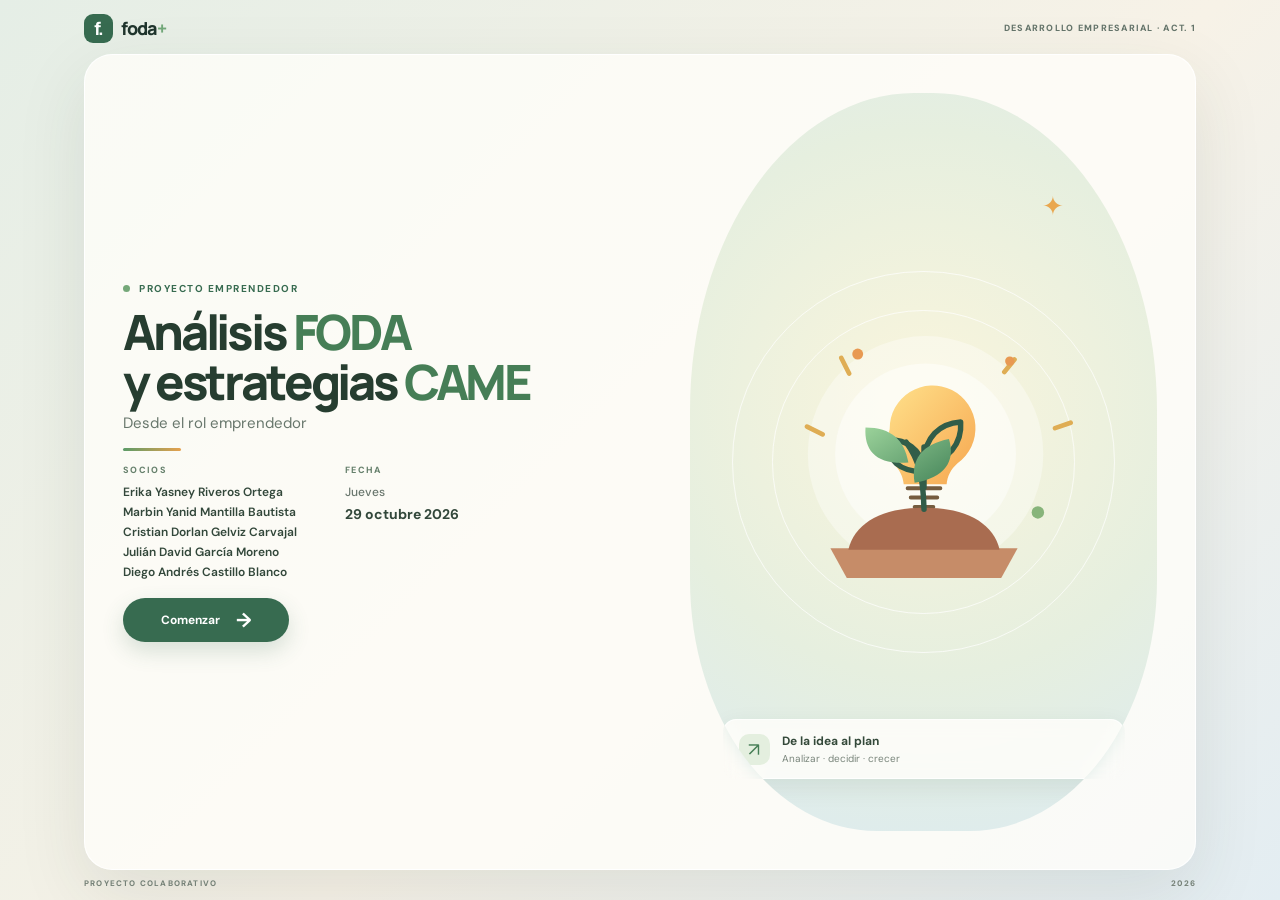
==== portada.html @ d05fa38e "subiendo archivos base" ====
<!doctype html>
<html lang="es">
  <head>
    <meta charset="UTF-8" />
    <meta name="viewport" content="width=device-width, initial-scale=1.0" />
    <meta name="theme-color" content="#edf1e9" />
    <meta name="description" content="Portada del proyecto de análisis FODA y estrategias CAME." />
    <title>Portada | FODA + CAME</title>
    <link rel="preconnect" href="https://fonts.googleapis.com" />
    <link rel="preconnect" href="https://fonts.gstatic.com" crossorigin />
    <link
      href="https://fonts.googleapis.com/css2?family=DM+Sans:wght@400;500;600;700&family=Manrope:wght@400;500;600;700;800&display=swap"
      rel="stylesheet"
    />
    <link rel="stylesheet" href="styles.css" />
  </head>
  <body class="cover-page-body">
    <main class="cover-page">
      <header class="cover-page-top">
        <a class="brand" href="portada.html" aria-label="Portada del proyecto">
          <span class="brand-mark">f.</span><span>foda<span class="brand-plus">+</span></span>
        </a>
        <span class="cover-page-course">DESARROLLO EMPRESARIAL · ACT. 1</span>
      </header>

      <section class="cover-page-card" aria-labelledby="cover-title">
        <div class="cover-page-copy">
          <p class="eyebrow"><span class="eyebrow-dot"></span> PROYECTO EMPRENDEDOR</p>
          <h1 id="cover-title">Análisis <span>FODA</span><br />y estrategias <span>CAME</span></h1>
          <p class="cover-page-subtitle">Desde el rol emprendedor</p>

          <div class="cover-page-rule"></div>

          <div class="cover-page-info">
            <section class="cover-info-block" aria-labelledby="partners-title">
              <span class="cover-info-label" id="partners-title">SOCIOS</span>
              <p>Erika Yasney Riveros Ortega</p>
              <p>Marbin Yanid Mantilla Bautista</p>
              <p>Cristian Dorlan Gelviz Carvajal</p>
              <p>Julián David García Moreno</p>
              <p>Diego Andrés Castillo Blanco</p>
            </section>
            <section class="cover-info-block cover-date-block" aria-labelledby="date-title">
              <span class="cover-info-label" id="date-title">FECHA</span>
              <p>Jueves</p>
              <strong>29 octubre 2026</strong>
            </section>
          </div>

          <a class="button button-primary cover-start-button" href="index.html">
            <span>Comenzar</span><span class="button-arrow" aria-hidden="true">→</span>
          </a>
        </div>

        <div class="cover-page-art" aria-hidden="true">
          <div class="cover-art-orbit cover-orbit-one"></div>
          <div class="cover-art-orbit cover-orbit-two"></div>
          <div class="cover-art-sun">✦</div>
          <svg class="cover-growth-illustration" viewBox="0 0 500 430" role="img">
            <defs>
              <linearGradient id="cover-bulb" x1="0" x2="1" y1="0" y2="1">
                <stop offset="0" stop-color="#ffe18b" />
                <stop offset="1" stop-color="#f6a64f" />
              </linearGradient>
              <linearGradient id="cover-leaf" x1="0" x2="1" y1="0" y2="1">
                <stop offset="0" stop-color="#9bd29a" />
                <stop offset="1" stop-color="#47865b" />
              </linearGradient>
            </defs>
            <circle cx="252" cy="205" r="151" fill="#ffffff" opacity=".34" />
            <circle cx="252" cy="205" r="116" fill="#ffffff" opacity=".44" />
            <path d="M206 173a55 55 0 1 1 87 44c-9 8-13 17-14 27h-55c-1-10-5-19-14-27a55 55 0 0 1-4-44Z" fill="url(#cover-bulb)" />
            <path d="M229 249h42m-38 12h34m-29 12h24" fill="none" stroke="#755c3f" stroke-width="5" stroke-linecap="round" />
            <path d="M250 248v-52m0 32c-31 0-48-15-47-41 24-1 43 12 47 36m0-10c2-29 19-47 47-49 2 29-16 49-47 56" fill="none" stroke="#315d49" stroke-width="7" stroke-linecap="round" stroke-linejoin="round" />
            <path d="M130 326h240l-21 38H151Z" fill="#c68c68" />
            <path d="M153 328c8-34 42-54 97-54s89 20 97 54" fill="#a96c50" />
            <path d="M250 276c-1-43-7-64-23-86" fill="none" stroke="#315d49" stroke-width="7" stroke-linecap="round" />
            <path d="M230 216c-41 3-57-15-55-45 33 0 50 16 55 45Zm8 26c38-6 53-27 44-56-34 7-49 25-44 56Z" fill="url(#cover-leaf)" />
            <path d="m120 180-20-10m54-68-10-20m209 18 13-16m52 88 20-7" stroke="#dfad54" stroke-width="6" stroke-linecap="round" />
            <circle cx="165" cy="77" r="7" fill="#e89952" />
            <circle cx="360" cy="86" r="6" fill="#e89952" />
            <circle cx="396" cy="280" r="8" fill="#87b47a" />
          </svg>
          <div class="cover-art-caption">
            <span class="cover-caption-icon">↗</span>
            <span><strong>De la idea al plan</strong><small>Analizar · decidir · crecer</small></span>
          </div>
        </div>
      </section>
      <footer class="cover-page-footer"><span>PROYECTO COLABORATIVO</span><span>2026</span></footer>
    </main>
  </body>
</html>
---- styles.css ----
:root {
  color-scheme: light;
  --ink: #20352d;
  --ink-soft: #52635a;
  --muted: #849087;
  --paper: #edf1e9;
  --white: #fffefa;
  --green: #376b50;
  --green-deep: #264b39;
  --border: #e4e6dc;
  --lilac: #eee8f5;
  --yellow: #f5edcf;
  --rose: #f5e5e0;
  --blue: #e2edf0;
  --shadow: 0 24px 70px rgba(37, 58, 45, .08);
  font-family: "DM Sans", sans-serif;
}

* { box-sizing: border-box; }
body { margin: 0; min-width: 320px; background: linear-gradient(135deg, #eaf0e8 0%, #f5f2e9 52%, #e8eef1 100%); background-attachment: fixed; color: var(--ink); }
button, input, textarea { font: inherit; }
button { cursor: pointer; }
.ambient { position: fixed; z-index: -1; width: 420px; height: 420px; border-radius: 50%; filter: blur(80px); opacity: .21; pointer-events: none; }
.ambient-one { top: -240px; left: 28%; background: #b6d2b2; }
.ambient-two { right: -200px; bottom: -240px; background: #c3d8df; }
.screen { display: none; }
.screen.active { display: block; }
.cover { position: relative; display: none; grid-template-columns: 1fr 1fr; align-items: center; gap: clamp(36px, 7vw, 110px); width: min(1440px, 100%); min-height: 100vh; margin: auto; padding: 64px clamp(28px, 7.3vw, 112px) 94px; }
.cover.active { display: grid; animation: fade-up .65s ease both; }
.cover-copy { width: min(100%, 500px); }
.eyebrow { display: flex; align-items: center; gap: 9px; margin: 0; color: var(--green); font-size: 10px; font-weight: 700; letter-spacing: .15em; }
.eyebrow-dot, .pulse-dot { display: inline-block; flex: 0 0 auto; width: 7px; height: 7px; border-radius: 50%; background: #75a879; }
h1, h2, h3, p { margin-top: 0; }
.cover h1, .welcome-row h2, .section-heading h2, .section-heading h3, .came-intro h3 { font-family: Manrope, sans-serif; letter-spacing: -.055em; }
.cover h1 { margin: 25px 0 17px; font-size: clamp(54px, 6.7vw, 88px); font-weight: 600; line-height: .99; }
.cover h1 span { color: var(--green); }
.cover-intro { max-width: 410px; margin-bottom: 30px; color: var(--ink-soft); font-size: 15px; line-height: 1.7; }
.cover-form { display: grid; max-width: 465px; }
.field-label { display: block; margin-bottom: 8px; color: #536057; font-size: 11px; font-weight: 700; letter-spacing: .04em; }
.text-field { width: 100%; min-width: 0; padding: 11px 13px; border: 1px solid #dfe3d8; border-radius: 9px; outline: 0; background: rgba(255, 254, 250, .85); color: var(--ink); font-size: 13px; transition: border-color .2s, box-shadow .2s; }
.text-field:focus, .item-input:focus { border-color: #79a58a; box-shadow: 0 0 0 3px rgba(91, 145, 105, .13); }
.title-field { margin-bottom: 17px; }
.team-heading { display: flex; align-items: baseline; justify-content: space-between; margin-bottom: 9px; }
.team-heading .field-label { margin: 0; }
.field-hint { color: var(--muted); font-size: 10px; }
.team-fields { display: grid; grid-template-columns: 1fr 1fr; gap: 8px; }
.team-fields .text-field:last-child:nth-child(odd) { grid-column: 1 / -1; }
.team-fields .text-field { padding: 10px 12px; }
.date-label { margin-top: 15px; }
.date-field { max-width: 190px; }
.button { display: inline-flex; align-items: center; justify-content: center; gap: 16px; border: 0; border-radius: 999px; font-size: 12px; font-weight: 700; transition: transform .2s, background .2s, box-shadow .2s; }
.button:hover { transform: translateY(-2px); }
.button-primary { min-height: 48px; margin-top: 20px; padding: 0 20px; background: var(--green); color: white; box-shadow: 0 9px 22px rgba(55, 107, 80, .19); }
.button-primary:hover { background: var(--green-deep); box-shadow: 0 12px 25px rgba(55, 107, 80, .25); }
.button-arrow { font-size: 17px; }
.privacy-note { margin: 11px 0 0; color: #939b92; font-size: 10px; }
.cover-art { position: relative; display: flex; align-items: center; justify-content: center; min-height: 570px; border: 1px solid rgba(255,255,255,.9); border-radius: 45% 45% 34% 34% / 39% 39% 27% 27%; background: linear-gradient(150deg, rgba(233, 239, 222, .8), rgba(235, 230, 215, .72)); }
.cover-art::before { position: absolute; inset: 20px; border: 1px solid rgba(255,255,255,.56); border-radius: inherit; content: ""; }
.growth-art { width: 100%; max-width: 550px; margin-top: 15px; overflow: visible; }
.art-label { position: absolute; top: 39px; left: 45px; display: flex; align-items: center; gap: 8px; color: #61745f; font-size: 9px; font-weight: 700; letter-spacing: .14em; }
.art-label-icon { display: grid; width: 22px; height: 22px; place-items: center; border-radius: 50%; background: rgba(255,255,255,.6); color: #638e68; font-size: 14px; }
.art-caption { position: absolute; right: 7%; bottom: 52px; left: 7%; display: flex; align-items: center; gap: 14px; padding: 16px 18px; border: 1px solid rgba(255,255,255,.8); border-radius: 14px; background: rgba(255,254,250,.72); backdrop-filter: blur(10px); }
.caption-mark { align-self: flex-start; color: #82a27c; font-size: 10px; font-weight: 700; }
.art-caption strong, .art-caption small { display: block; }
.art-caption strong { font-size: 12px; }
.art-caption small { margin-top: 4px; color: #788178; font-size: 10px; }
.caption-spark { margin-left: auto; color: var(--green); font-size: 19px; }
.floating-note { position: absolute; z-index: 1; display: flex; align-items: center; gap: 8px; padding: 10px 13px; border: 1px solid rgba(255,255,255,.9); border-radius: 9px; background: rgba(255,254,250,.86); box-shadow: 0 10px 35px rgba(47,68,49,.09); color: #516052; font-size: 10px; font-weight: 600; animation: float 5s ease-in-out infinite; }
.floating-note span:first-child { color: #dcaa50; font-size: 14px; }
.note-top { top: 23%; right: -20px; }
.note-bottom { bottom: 27%; left: -30px; animation-delay: -2.4s; }
.note-bottom .pulse-dot { width: 6px; height: 6px; }
.cover-footer { position: absolute; right: clamp(28px, 7.3vw, 112px); bottom: 28px; left: clamp(28px, 7.3vw, 112px); display: flex; justify-content: space-between; color: #899189; font-size: 9px; font-weight: 700; letter-spacing: .13em; }

.workspace { width: min(1440px, 100%); min-height: 100vh; margin: 0 auto; padding: 0 clamp(24px, 6.8vw, 100px); animation: fade-up .5s ease both; }
.topbar { position: sticky; z-index: 5; top: 0; display: flex; align-items: center; justify-content: space-between; min-height: 76px; border-bottom: 1px solid rgba(218,222,211,.85); background: rgba(245,244,239,.91); backdrop-filter: blur(15px); }
.brand { display: inline-flex; align-items: center; gap: 8px; color: var(--ink); font-family: Manrope, sans-serif; font-size: 18px; font-weight: 800; letter-spacing: -.06em; text-decoration: none; }
.brand-mark { display: grid; width: 29px; height: 29px; place-items: center; border-radius: 9px; background: var(--green); color: white; font-size: 18px; }
.brand-plus { color: #72a879; }
.main-nav { display: flex; align-items: center; gap: clamp(13px, 2.2vw, 32px); height: 76px; }
.nav-link { position: relative; height: 100%; padding: 0 2px; border: 0; background: transparent; color: #778078; font-size: 11px; font-weight: 600; white-space: nowrap; }
.nav-link:hover, .nav-link.active { color: var(--green); }
.nav-link.active::after { position: absolute; right: 0; bottom: -1px; left: 0; height: 2px; background: var(--green); content: ""; }
.top-actions { display: flex; align-items: center; gap: 10px; }
.icon-button { display: grid; width: 34px; height: 34px; place-items: center; border: 1px solid var(--border); border-radius: 50%; background: transparent; color: var(--ink-soft); }
.icon-button:hover { border-color: #adc5ac; background: white; }
.home-button { text-decoration: none; }
.home-button svg { width: 17px; height: 17px; fill: none; stroke: currentColor; stroke-linecap: round; stroke-linejoin: round; stroke-width: 1.8; }
.button-small { padding: 10px 15px; }
.button-dark { background: var(--ink); color: white; }
.workspace-content { padding: 49px 0 24px; }
.view-panel { display: none; animation: fade-up .45s ease both; }
.view-panel.active { display: block; }
.welcome-row { display: flex; align-items: end; justify-content: space-between; gap: 22px; }
.welcome-row h2 { margin: 13px 0 9px; font-size: clamp(30px, 4vw, 48px); font-weight: 600; line-height: 1.12; }
.welcome-row h2 span, .section-heading h2 span, .section-heading h3 span { color: var(--green); }
.welcome-copy { margin-bottom: 0; color: #748077; font-size: 13px; }
.date-chip { display: inline-flex; align-items: center; gap: 9px; padding: 10px 13px; border: 1px solid var(--border); border-radius: 9px; background: rgba(255,254,250,.62); color: #627067; font-size: 11px; white-space: nowrap; }
.calendar-icon { color: var(--green); font-size: 15px; }
.team-strip { display: flex; align-items: center; gap: 21px; margin: 31px 0 52px; padding: 13px 16px; border: 1px solid var(--border); border-radius: 12px; background: rgba(255,254,250,.69); }
.team-strip-label { display: flex; align-items: center; gap: 8px; padding-right: 20px; border-right: 1px solid var(--border); color: #748077; font-size: 9px; font-weight: 700; letter-spacing: .1em; white-space: nowrap; }
.team-icon { color: #77a17a; font-size: 16px; }
.team-avatar-list { display: flex; flex: 1; align-items: center; gap: 9px; flex-wrap: wrap; }
.person-chip { display: inline-flex; align-items: center; gap: 7px; color: #536057; font-size: 10px; font-weight: 600; }
.person-avatar { display: grid; width: 25px; height: 25px; place-items: center; border-radius: 50%; background: #e4eddd; color: #47704d; font-size: 9px; font-weight: 700; }
.person-chip:nth-child(2n) .person-avatar { background: #f2e8d5; color: #927243; }
.person-chip:nth-child(3n) .person-avatar { background: #eee5ef; color: #806488; }
.text-button { padding: 7px 0; border: 0; background: transparent; color: var(--green); font-size: 10px; font-weight: 700; white-space: nowrap; }
.text-button span { margin-left: 4px; font-size: 13px; }
.section-heading { display: flex; align-items: end; justify-content: space-between; gap: 25px; margin-bottom: 20px; }
.section-heading h3 { margin: 8px 0 0; font-size: 27px; font-weight: 600; }
.section-heading > p { max-width: 320px; margin: 0; color: #778078; font-size: 11px; line-height: 1.65; }
.muted-eyebrow { color: #919991; font-size: 9px; }
.foda-grid { display: grid; grid-template-columns: repeat(2, minmax(0, 1fr)); gap: 14px; }
.foda-card { position: relative; min-height: 237px; padding: 20px 21px 17px; overflow: hidden; border: 1px solid rgba(49,70,53,.06); border-radius: 14px; transition: transform .23s, box-shadow .23s; }
.foda-card:hover { transform: translateY(-3px); box-shadow: 0 12px 30px rgba(38,63,46,.08); }
.foda-card.strengths { background: var(--lilac); }
.foda-card.opportunities { background: var(--yellow); }
.foda-card.weaknesses { background: var(--rose); }
.foda-card.threats { background: var(--blue); }
.foda-card-header { display: flex; align-items: center; justify-content: space-between; margin-bottom: 13px; }
.foda-label { display: flex; align-items: center; gap: 10px; }
.foda-icon { display: grid; width: 31px; height: 31px; place-items: center; border-radius: 9px; background: rgba(255,255,255,.65); font-size: 15px; }
.foda-card h4 { margin: 0; font-family: Manrope, sans-serif; font-size: 13px; letter-spacing: -.01em; }
.foda-card .quadrant-kind { color: #788178; font-size: 9px; }
.foda-card ol { display: grid; gap: 5px; margin: 0; padding: 0; list-style: none; counter-reset: points; }
.foda-card li { display: grid; grid-template-columns: 19px 1fr; align-items: start; gap: 8px; counter-increment: points; color: #49564d; font-size: 10px; line-height: 1.5; }
.foda-card li::before { content: counter(points, decimal-leading-zero); color: #8a9289; font-size: 8px; font-weight: 700; }
.item-input { width: 100%; min-height: 23px; resize: vertical; padding: 2px 4px; border: 1px solid transparent; border-radius: 4px; outline: 0; background: transparent; color: inherit; font: inherit; line-height: inherit; }
.item-input:hover { border-color: rgba(57,92,68,.16); background: rgba(255,255,255,.24); }
.came-intro { display: grid; grid-template-columns: 1fr 1.1fr auto; align-items: center; gap: 25px; margin: 49px 0 20px; padding: 28px 30px; border-radius: 15px; background: var(--green-deep); color: white; }
.light-eyebrow { color: #a7c3a9; font-size: 9px; }
.came-intro h3 { margin: 8px 0 0; font-size: 25px; font-weight: 600; }
.came-intro h3 em { color: #b7d4a9; font-style: normal; }
.came-intro > p { margin: 0; color: #c5d3c7; font-size: 11px; line-height: 1.7; }
.button-light { padding: 12px 16px; background: #f4f3e8; color: var(--green-deep); white-space: nowrap; }
.page-heading { align-items: end; margin: 8px 0 28px; }
.page-heading h2 { margin: 10px 0 0; font-size: clamp(34px, 4vw, 51px); font-weight: 600; }
.page-heading > p { max-width: 360px; }
.foda-grid-large .foda-card { min-height: 290px; padding: 24px; }
.foda-grid-large .foda-card li { font-size: 12px; }
.foda-grid-large .item-input { min-height: 28px; padding: 4px 6px; }
.came-grid { display: grid; grid-template-columns: repeat(2, minmax(0, 1fr)); gap: 15px; }
.came-card { overflow: hidden; border: 1px solid var(--border); border-radius: 13px; background: rgba(255,254,250,.72); }
.came-card-head { display: flex; align-items: center; gap: 13px; padding: 17px 19px; }
.came-card-head .came-symbol { display: grid; width: 37px; height: 37px; place-items: center; border-radius: 11px; background: var(--came-tint); color: var(--came-color); font-family: Manrope, sans-serif; font-size: 16px; font-weight: 800; }
.came-card-head h3 { margin: 0 0 3px; font-family: Manrope, sans-serif; font-size: 15px; }
.came-card-head p { margin: 0; color: #788178; font-size: 10px; }
.came-list { display: grid; gap: 3px; padding: 0 19px 16px; }
.came-item { display: grid; grid-template-columns: 24px 1fr; gap: 8px; align-items: start; padding: 6px 0; border-top: 1px solid #eff0e9; color: #536057; font-size: 11px; line-height: 1.55; }
.came-item-num { color: var(--came-color); font-size: 9px; font-weight: 700; }
.framework-summary { display: grid; grid-template-columns: auto auto minmax(200px, 1fr); gap: 12px; margin-bottom: 17px; }
.framework-stat, .framework-note { display: flex; align-items: center; gap: 12px; min-height: 76px; padding: 13px 19px; border: 1px solid var(--border); border-radius: 12px; background: rgba(255,254,250,.75); }
.stat-number { color: var(--green); font-family: Manrope, sans-serif; font-size: 28px; font-weight: 700; letter-spacing: -.06em; }
.framework-stat > span:last-child { color: #788178; font-size: 9px; line-height: 1.45; }
.framework-note { background: #e8eee1; }
.note-icon { color: #648963; font-size: 22px; }
.framework-note p { margin: 0; color: #5e6a5e; font-size: 10px; line-height: 1.6; }
.framework-note strong { color: var(--green-deep); }
.framework-grid { display: grid; grid-template-columns: repeat(2, minmax(0,1fr)); gap: 14px; }
.framework-card { padding: 18px 20px 15px; border: 1px solid var(--border); border-radius: 12px; background: rgba(255,254,250,.72); }
.framework-card-head { display: flex; align-items: baseline; justify-content: space-between; margin-bottom: 10px; }
.framework-card-head h3 { margin: 0; font-family: Manrope, sans-serif; font-size: 14px; }
.framework-card-head span { color: #929991; font-size: 9px; }
.framework-card ol { display: grid; gap: 6px; margin: 0; padding: 0; list-style: none; }
.framework-card li { display: grid; grid-template-columns: 20px 1fr; gap: 7px; color: #657067; font-size: 10px; line-height: 1.5; }
.framework-card li span:first-child { color: #8ca18a; font-size: 8px; font-weight: 700; }
.workspace-footer { display: flex; justify-content: space-between; margin-top: 48px; padding: 15px 0; border-top: 1px solid var(--border); color: #949b92; font-size: 8px; font-weight: 700; letter-spacing: .13em; }

@keyframes fade-up { from { opacity: 0; transform: translateY(10px); } to { opacity: 1; transform: translateY(0); } }
@keyframes float { 0%, 100% { transform: translateY(0); } 50% { transform: translateY(-8px); } }

@media (max-width: 900px) {
  .cover { gap: 30px; padding-right: 6vw; padding-left: 6vw; }
  .cover-art { min-height: 470px; }
  .note-top { right: -10px; }
  .note-bottom { left: -15px; }
  .workspace { padding-right: 4vw; padding-left: 4vw; }
  .main-nav { gap: 14px; }
  .nav-link { font-size: 10px; }
  .came-intro { grid-template-columns: 1fr 1fr; }
  .came-intro .button { grid-column: 2; justify-self: start; }
}
@media (max-width: 680px) {
  .cover { grid-template-columns: 1fr; gap: 34px; padding: 42px 25px 78px; }
  .cover-copy { width: 100%; }
  .cover h1 { font-size: clamp(53px, 16vw, 76px); }
  .cover-art { min-height: 360px; margin: 0 12px; }
  .growth-art { max-width: 375px; }
  .art-label { top: 24px; left: 25px; }
  .art-caption { bottom: 24px; }
  .floating-note { font-size: 9px; }
  .note-top { top: 19%; right: -12px; }
  .note-bottom { bottom: 22%; left: -18px; }
  .cover-footer { right: 25px; left: 25px; }
  .workspace { padding: 0 18px; }
  .topbar { min-height: 63px; flex-wrap: wrap; gap: 0 10px; }
  .brand { font-size: 16px; }
  .top-actions { margin-left: auto; }
  .button-small { gap: 7px; padding: 9px 11px; font-size: 10px; }
  .main-nav { order: 2; width: calc(100% + 36px); height: 44px; margin: 0 -18px; padding: 0 17px; overflow-x: auto; border-top: 1px solid rgba(218,222,211,.7); }
  .nav-link { flex: 0 0 auto; }
  .workspace-content { padding-top: 30px; }
  .welcome-row { align-items: start; flex-direction: column; }
  .welcome-row h2 { font-size: 36px; }
  .date-chip { align-self: flex-start; }
  .team-strip { gap: 12px; margin: 24px 0 37px; padding: 11px; flex-wrap: wrap; }
  .team-strip-label { padding-right: 12px; }
  .team-avatar-list { flex-basis: calc(100% - 130px); }
  .person-chip { font-size: 9px; }
  .person-chip:nth-child(n+4) { display: none; }
  .text-button { margin-left: auto; }
  .section-heading { align-items: start; flex-direction: column; gap: 8px; }
  .section-heading > p { max-width: 100%; }
  .foda-grid, .came-grid, .framework-grid { grid-template-columns: 1fr; }
  .foda-card { min-height: 220px; }
  .came-intro { grid-template-columns: 1fr; gap: 14px; margin-top: 33px; padding: 23px; }
  .came-intro .button { grid-column: auto; }
  .page-heading { margin-top: 5px; margin-bottom: 22px; }
  .page-heading h2 { font-size: 38px; }
  .framework-summary { grid-template-columns: 1fr 1fr; }
  .framework-note { grid-column: 1 / -1; }
}
@media (prefers-reduced-motion: reduce) {
  *, *::before, *::after { scroll-behavior: auto !important; animation-duration: .01ms !important; animation-iteration-count: 1 !important; transition-duration: .01ms !important; }
}
@media print {
  body { background: white; }
  .ambient, .topbar, .text-button, .icon-button, .button, .workspace-footer { display: none !important; }
  .workspace { width: 100%; padding: 0; }
  .workspace-content { padding: 0; }
  .view-panel { display: block !important; break-before: page; animation: none; }
  #view-overview { break-before: auto; }
  .foda-card, .came-card, .framework-card { break-inside: avoid; box-shadow: none; }
  .foda-grid, .came-grid, .framework-grid { grid-template-columns: repeat(2, minmax(0,1fr)); }
  .item-input { border: 0 !important; resize: none; }
}

/* Single-slide presentation */
.single-page { width: min(1320px, 100%); }
.single-page .topbar { position: static; min-height: 60px; }
.single-page .workspace-content { padding: 22px 0 18px; }
.slide-hero { display: grid; grid-template-columns: 1.2fr .8fr; align-items: center; gap: 24px; min-height: 228px; padding: 24px 30px; overflow: hidden; border: 1px solid rgba(255,255,255,.9); border-radius: 20px; background: linear-gradient(110deg, #fffefa 0%, #f6f5eb 58%, #e8eee1 100%); }
.slide-hero-copy h1 { max-width: 700px; margin: 13px 0 9px; font-family: Manrope, sans-serif; font-size: clamp(30px, 4vw, 48px); font-weight: 700; letter-spacing: -.055em; line-height: 1.08; }
.slide-hero-copy .welcome-copy { max-width: 540px; margin: 0 0 15px; color: #68766d; font-size: 13px; line-height: 1.65; }
.slide-hero-art { position: relative; display: flex; align-items: center; justify-content: center; min-height: 190px; border-radius: 45% 45% 36% 36% / 42% 42% 27% 27%; background: rgba(224,233,215,.56); }
.slide-hero-art .art-label { top: 14px; left: 18px; font-size: 8px; }
.slide-hero-art .growth-art { width: min(100%, 380px); max-height: 190px; margin: 0; }
.slide-hero-art .art-caption { right: 7%; bottom: 10px; left: 7%; gap: 10px; padding: 9px 12px; }
.slide-hero-art .art-caption strong { font-size: 10px; }
.slide-hero-art .art-caption small { font-size: 9px; }
.single-page .team-strip { gap: 15px; margin: 13px 0 20px; padding: 9px 13px; }
.single-page .person-avatar { width: 22px; height: 22px; }
.slide-section { margin-top: 20px; }
.single-page .section-heading { align-items: end; margin-bottom: 11px; }
.single-page .section-heading h2 { margin: 5px 0 0; font-family: Manrope, sans-serif; font-size: 23px; font-weight: 700; letter-spacing: -.04em; }
.single-page .section-heading > p { max-width: 390px; font-size: 10px; line-height: 1.5; }
.single-page .foda-grid { gap: 10px; }
.single-page .foda-card { min-height: 0; padding: 12px 15px 11px; border-radius: 12px; }
.single-page .foda-card-header { margin-bottom: 7px; }
.single-page .foda-icon { width: 27px; height: 27px; }
.single-page .foda-card li { grid-template-columns: 16px 1fr; gap: 5px; font-size: 9px; line-height: 1.35; }
.single-page .foda-card ol { gap: 2px; }
.single-page .item-input { min-height: 18px; padding: 1px 3px; }
.came-section { margin-top: 23px; padding: 15px 17px 17px; border-radius: 16px; background: #edf1e9; }
.single-page .came-grid { gap: 9px; }
.single-page .came-card { border-color: rgba(48,71,55,.09); border-radius: 11px; background: rgba(255,254,250,.89); }
.single-page .came-card-head { gap: 9px; padding: 10px 12px; }
.single-page .came-card-head .came-symbol { width: 30px; height: 30px; border-radius: 9px; font-size: 13px; }
.single-page .came-card-head h3 { font-size: 12px; }
.single-page .came-card-head p { font-size: 9px; }
.single-page .came-list { gap: 0; padding: 0 12px 9px; }
.single-page .came-item { grid-template-columns: 18px 1fr; gap: 5px; padding: 4px 0; font-size: 9px; line-height: 1.35; }
.single-page .came-item-num { font-size: 8px; }
.single-page .came-input { min-height: 20px; padding: 1px 3px; }
.single-page .workspace-footer { margin-top: 15px; padding: 10px 0 4px; }
.project-dialog { width: min(500px, calc(100% - 28px)); max-height: min(90vh, 760px); padding: 25px; overflow: auto; border: 1px solid var(--border); border-radius: 16px; background: var(--white); color: var(--ink); box-shadow: 0 25px 80px rgba(27,47,34,.24); }
.project-dialog::backdrop { background: rgba(23,39,29,.46); backdrop-filter: blur(3px); }
.project-dialog .cover-form { display: grid; }
.dialog-heading { display: flex; align-items: start; justify-content: space-between; margin-bottom: 22px; }
.dialog-heading h2 { margin: 6px 0 0; font-family: Manrope, sans-serif; font-size: 24px; letter-spacing: -.04em; }
.dialog-actions { display: flex; justify-content: end; gap: 9px; margin-top: 20px; }
.dialog-actions .button { min-height: 42px; padding: 0 16px; }
.dialog-actions .button-primary { margin: 0; }

@media (max-width: 760px) {
  .single-page { padding: 0 16px; }
  .single-page .topbar { min-height: 58px; }
  .slide-hero { grid-template-columns: 1fr; gap: 12px; padding: 22px 19px 16px; }
  .slide-hero-copy h1 { font-size: clamp(30px, 8vw, 42px); }
  .slide-hero-art { min-height: 200px; }
  .slide-hero-art .growth-art { max-height: 205px; }
  .single-page .team-strip { align-items: start; flex-wrap: wrap; }
  .single-page .team-avatar-list { flex-basis: calc(100% - 130px); }
  .single-page .person-chip:nth-child(n+4) { display: inline-flex; }
  .single-page .text-button { margin-left: auto; }
  .single-page .section-heading { align-items: start; flex-direction: column; gap: 5px; }
  .single-page .section-heading h2 { font-size: 22px; }
  .single-page .section-heading > p { max-width: 100%; }
  .single-page .foda-grid, .single-page .came-grid { grid-template-columns: 1fr; }
  .came-section { padding: 13px; }
}
@media print {
  .single-page { width: 100%; padding: 0; }
  .single-page .workspace-content { padding-top: 0; }
  .slide-hero { min-height: 180px; }
  .single-page .foda-card, .single-page .came-card { break-inside: avoid; }
  .project-dialog { display: none !important; }
}

/* Canva-style single-page board */
@media (min-width: 901px) {
  html, body { width: 100%; height: 100%; overflow: hidden; }
  body { min-height: 0; }
  .single-page { display: flex; width: 100%; height: 100dvh; min-height: 0; flex-direction: column; padding: 14px clamp(18px, 3vw, 46px); }
  .single-page .topbar { flex: 0 0 38px; min-height: 38px; border-bottom: 0; background: transparent; }
  .single-page .workspace-content { display: flex; min-height: 0; flex: 1; flex-direction: column; padding: 5px 0 0; }
  .slide-heading { display: flex; min-height: 82px; align-items: center; justify-content: space-between; gap: 20px; padding: 5px 4px 11px; }
  .slide-heading .eyebrow { font-size: 9px; }
  .slide-heading h1 { margin: 5px 0 3px; font-family: Manrope, sans-serif; font-size: clamp(20px, 2.4vw, 29px); font-weight: 800; letter-spacing: -.05em; line-height: 1.1; }
  .slide-subtitle { margin: 0; color: var(--ink-soft); font-size: 10px; }
  .slide-subtitle > span:first-child { color: #a4aaa0; }
  .class-info { display: flex; align-items: center; gap: 13px; }
  .class-time { padding: 7px 12px; border: 1px solid #e6e3d6; border-radius: 999px; background: #fffefa; color: #7e7055; font-size: 9px; font-weight: 800; letter-spacing: .14em; }
  .class-info .team-avatar-list { justify-content: end; gap: 8px; }
  .class-info .person-chip { font-size: 9px; }
  .class-info .person-avatar { width: 22px; height: 22px; }
  .matrix-board { display: grid; min-height: 0; flex: 1; grid-template-columns: minmax(0, 1.12fr) minmax(132px, .48fr) minmax(0, 1.62fr); gap: 10px; }
  .board-column { display: flex; min-width: 0; min-height: 0; flex-direction: column; padding: 10px; overflow: hidden; border: 1px solid rgba(43,65,49,.09); border-radius: 16px; background: rgba(255,254,250,.76); box-shadow: 0 10px 32px rgba(37,58,45,.04); }
  .board-column-heading { display: flex; flex: 0 0 45px; align-items: center; gap: 9px; padding: 0 2px 8px; border-bottom: 1px solid rgba(48,71,55,.1); }
  .column-illustration { display: grid; width: 31px; height: 31px; flex: 0 0 auto; place-items: center; border-radius: 10px; font-size: 17px; }
  .foda-illustration { background: #e8eee1; color: #557b55; }
  .came-illustration { background: #f5edcf; color: #9a7940; }
  .framework-illustration { background: #e5eef0; color: #588190; }
  .board-column-heading h2 { margin: 0; font-family: Manrope, sans-serif; font-size: 14px; font-weight: 800; letter-spacing: .015em; }
  .board-column-heading h2 span { color: #8d978d; font-size: 10px; }
  .board-column-heading p { margin: 2px 0 0; color: #859087; font-size: 8px; }
  .board-column > .foda-grid, .board-column > .came-grid, .board-column > .framework-grid { display: grid; min-height: 0; flex: 1; gap: 6px; padding-top: 7px; }
  .board-column > .foda-grid, .board-column > .came-grid, .board-column > .framework-grid { grid-template-columns: minmax(0,1fr); grid-template-rows: repeat(4, minmax(0,1fr)); }
  .single-page .foda-card { display: flex; min-height: 0; flex-direction: column; padding: 7px 9px; border-radius: 10px; }
  .single-page .foda-card-header { min-height: 25px; flex: 0 0 auto; margin-bottom: 2px; }
  .single-page .foda-icon { width: 22px; height: 22px; border-radius: 7px; font-size: 12px; }
  .single-page .foda-label { gap: 7px; }
  .single-page .foda-card h4 { font-size: 10px; }
  .single-page .foda-card .quadrant-kind { font-size: 7px; }
  .single-page .foda-card ol { min-height: 0; gap: 0; }
  .single-page .foda-card li { grid-template-columns: 14px minmax(0,1fr); align-items: start; gap: 3px; font-size: 8px; line-height: 1.2; }
  .single-page .foda-card li::before { padding-top: 3px; font-size: 7px; }
  .single-page .item-input { min-height: 15px; padding: 1px 2px; font-size: inherit; line-height: inherit; }
  .single-page .item-input::placeholder { color: #a2aaa0; opacity: .8; }
  .came-column { background: linear-gradient(160deg, #f8f6ec, #edf1e9); }
  .single-page .came-card { position: relative; display: flex; min-height: 0; flex-direction: column; align-items: center; justify-content: center; padding: 6px 3px; text-align: center; }
  .single-page .came-illustration { margin-bottom: 5px; font-size: clamp(19px, 2vw, 29px); line-height: 1; }
  .single-page .came-symbol { position: absolute; top: 6px; right: 6px; display: grid; width: 17px; height: 17px; place-items: center; border-radius: 50%; background: var(--came-tint); color: var(--came-color); font-size: 8px; font-weight: 800; }
  .single-page .came-card h3 { margin: 0; color: var(--came-color); font-family: Manrope, sans-serif; font-size: clamp(10px, 1.1vw, 14px); font-weight: 800; }
  .single-page .came-cue { margin-top: 3px; color: #7e877e; font-size: 7px; }
  .single-page .framework-card { display: flex; min-height: 0; flex-direction: column; padding: 6px 9px; border-radius: 10px; }
  .single-page .framework-card-head { flex: 0 0 auto; margin: 0 0 2px; }
  .single-page .framework-card-head h3 { font-size: 9px; }
  .single-page .framework-card-head h3 span { color: var(--green); }
  .single-page .framework-card-head > span { font-size: 7px; }
  .single-page .framework-card ol { min-height: 0; gap: 0; }
  .single-page .framework-card li { min-height: 0; grid-template-columns: 15px minmax(0,1fr); align-items: start; gap: 3px; font-size: 8px; line-height: 1.2; }
  .single-page .framework-card li > span:first-child { padding-top: 3px; font-size: 7px; }
  .single-page .framework-card .item-input { min-height: 15px; }
  .single-page .workspace-footer { flex: 0 0 auto; margin-top: 5px; padding: 6px 0 0; font-size: 7px; }
}

@media (min-width: 901px) and (max-height: 780px) {
  .single-page { padding-top: 8px; padding-bottom: 8px; }
  .slide-heading { min-height: 67px; }
  .slide-heading h1 { font-size: clamp(18px, 2vw, 25px); }
  .board-column { padding: 7px; }
  .board-column-heading { flex-basis: 39px; }
  .board-column > .foda-grid, .board-column > .came-grid, .board-column > .framework-grid { gap: 4px; padding-top: 5px; }
  .single-page .foda-card { padding: 5px 7px; }
  .single-page .framework-card { padding: 4px 7px; }
  .single-page .came-illustration { margin-bottom: 2px; }
}

@media (max-width: 900px) {
  html, body { height: auto; overflow: auto; }
  .single-page { width: min(100%, 760px); min-height: 100vh; padding: 0 18px; }
  .single-page .workspace-content { padding-top: 9px; }
  .slide-heading { display: flex; align-items: start; justify-content: space-between; gap: 12px; padding: 12px 0 18px; }
  .slide-heading h1 { margin: 8px 0 5px; font-family: Manrope, sans-serif; font-size: clamp(24px, 5vw, 34px); font-weight: 800; letter-spacing: -.05em; line-height: 1.12; }
  .slide-subtitle { margin: 0; color: var(--ink-soft); font-size: 11px; }
  .class-info { display: flex; flex-direction: column; align-items: end; gap: 7px; }
  .class-time { padding: 6px 9px; border: 1px solid #e6e3d6; border-radius: 999px; background: #fffefa; color: #7e7055; font-size: 8px; font-weight: 800; letter-spacing: .12em; }
  .class-info .team-avatar-list { display: grid; justify-items: end; gap: 4px; }
  .class-info .person-chip { font-size: 8px; white-space: nowrap; }
  .matrix-board { display: grid; grid-template-columns: minmax(0,1fr) minmax(95px,.38fr) minmax(0,1.25fr); gap: 6px; }
  .board-column { padding: 7px; border: 1px solid rgba(43,65,49,.09); border-radius: 12px; background: rgba(255,254,250,.76); }
  .board-column-heading { display: flex; min-height: 44px; align-items: center; gap: 6px; padding-bottom: 7px; border-bottom: 1px solid rgba(48,71,55,.1); }
  .column-illustration { display: grid; width: 25px; height: 25px; flex: 0 0 auto; place-items: center; border-radius: 8px; font-size: 13px; }
  .board-column-heading h2 { margin: 0; font-family: Manrope, sans-serif; font-size: 12px; font-weight: 800; }
  .board-column-heading h2 span { color: #8d978d; font-size: 8px; }
  .board-column-heading p { margin: 2px 0 0; color: #859087; font-size: 7px; }
  .board-column > .foda-grid, .board-column > .came-grid, .board-column > .framework-grid { display: grid; grid-template-columns: minmax(0,1fr); gap: 5px; padding-top: 6px; }
  .single-page .foda-card { min-height: 0; padding: 7px; border-radius: 9px; }
  .single-page .foda-card-header { margin-bottom: 4px; }
  .single-page .foda-icon { width: 20px; height: 20px; border-radius: 6px; font-size: 11px; }
  .single-page .foda-label { gap: 5px; }
  .single-page .foda-card h4 { font-size: 9px; }
  .single-page .foda-card .quadrant-kind { font-size: 7px; }
  .single-page .foda-card li { grid-template-columns: 13px minmax(0,1fr); gap: 2px; font-size: 8px; line-height: 1.3; }
  .single-page .foda-card ol { gap: 1px; }
  .single-page .item-input { min-height: 16px; padding: 1px 2px; font-size: inherit; line-height: inherit; }
  .single-page .came-card { position: relative; display: flex; min-height: 70px; flex-direction: column; align-items: center; justify-content: center; padding: 6px 2px; border: 1px solid rgba(43,65,49,.09); border-radius: 9px; background: #fffefa; text-align: center; }
  .single-page .came-illustration { margin-bottom: 4px; font-size: 18px; line-height: 1; }
  .single-page .came-symbol { position: absolute; top: 4px; right: 4px; display: grid; width: 15px; height: 15px; place-items: center; border-radius: 50%; background: var(--came-tint); color: var(--came-color); font-size: 7px; font-weight: 800; }
  .single-page .came-card h3 { margin: 0; color: var(--came-color); font-family: Manrope, sans-serif; font-size: 10px; font-weight: 800; }
  .single-page .came-cue { margin-top: 2px; color: #7e877e; font-size: 6px; }
  .single-page .framework-card { min-height: 0; padding: 6px; border: 1px solid rgba(43,65,49,.09); border-radius: 9px; background: #fffefa; }
  .single-page .framework-card-head { margin: 0 0 3px; }
  .single-page .framework-card-head h3 { font-size: 8px; }
  .single-page .framework-card-head h3 span { color: var(--green); }
  .single-page .framework-card-head > span { font-size: 7px; }
  .single-page .framework-card ol { gap: 1px; }
  .single-page .framework-card li { grid-template-columns: 12px minmax(0,1fr); gap: 2px; font-size: 7px; line-height: 1.3; }
  .single-page .framework-card li > span:first-child { font-size: 7px; }
  .single-page .framework-card .item-input { min-height: 16px; }
  .single-page .workspace-footer { margin-top: 12px; padding: 10px 0; }
}

@media (max-width: 600px) {
  .slide-heading { flex-direction: column; }
  .class-info { width: 100%; flex-direction: row; align-items: center; justify-content: space-between; }
  .class-info .team-avatar-list { display: flex; flex-wrap: wrap; justify-items: start; }
  .matrix-board { grid-template-columns: 1fr; }
  .board-column > .foda-grid, .board-column > .came-grid, .board-column > .framework-grid { grid-template-columns: repeat(2, minmax(0,1fr)); grid-template-rows: auto; }
  .single-page .foda-card { min-height: 142px; }
  .single-page .came-card { min-height: 88px; }
  .single-page .framework-card { min-height: 150px; }
}

@media print {
  @page { size: landscape; margin: 8mm; }
  html, body { width: 100%; height: 100%; overflow: hidden; }
  .single-page { width: 100%; height: 100vh; min-height: 0; padding: 0; }
  .single-page .topbar { display: none; }
  .single-page .workspace-content { height: 100%; padding: 0; }
  .matrix-board { grid-template-columns: minmax(0,1.12fr) minmax(132px,.48fr) minmax(0,1.62fr); }
  .board-column > .foda-grid, .board-column > .came-grid, .board-column > .framework-grid { grid-template-columns: minmax(0,1fr); grid-template-rows: repeat(4,minmax(0,1fr)); }
  .single-page .foda-card, .single-page .came-card, .single-page .framework-card { break-inside: avoid; box-shadow: none; }
  .single-page .item-input { border: 0 !important; resize: none; }
}

/* High-contrast, low-copy slide treatment */
.single-page .title-join { color: #ee9d4b; }
.slide-heading .eyebrow { color: #536f5d; }
.slide-heading .eyebrow-dot { background: #eaa44f; }
.slide-subtitle { color: #46584d; font-weight: 600; }
.board-column { border-top: 4px solid #78a875; }
.came-column { border-top-color: #e4a84e; }
.framework-column { border-top-color: #718dc4; }
.foda-illustration { background: #dcebd4; color: #3c794c; }
.came-illustration { background: #ffebc5; color: #ba7623; }
.framework-illustration { background: #dfe8ff; color: #526fae; }
.single-page .foda-card { border: 1px solid rgba(32,53,45,.11); }
.single-page .foda-card.strengths { background: linear-gradient(120deg, #f0e9fb, #e9e1f4); }
.single-page .foda-card.opportunities { background: linear-gradient(120deg, #fff2cc, #f8e6ae); }
.single-page .foda-card.weaknesses { background: linear-gradient(120deg, #fde4df, #f5d9d3); }
.single-page .foda-card.threats { background: linear-gradient(120deg, #dceefa, #d2e7f2); }
.single-page .foda-card h4 { color: #243b2f; }
.single-page .foda-card .quadrant-kind { color: #53655b; }
.single-page .came-card.strengths, .single-page .framework-card.strengths { background: #f0e9fb; }
.single-page .came-card.opportunities, .single-page .framework-card.opportunities { background: #fff2cc; }
.single-page .came-card.weaknesses, .single-page .framework-card.weaknesses { background: #fde4df; }
.single-page .came-card.threats, .single-page .framework-card.threats { background: #dceefa; }
.single-page .item-input { color: #263d31; }
.single-page .item-input::placeholder { color: transparent; }
.single-page .item-input:placeholder-shown { border-bottom: 1px dashed rgba(41,63,48,.24); }
.single-page .came-card { border-color: rgba(43,65,49,.16); }
.single-page .came-illustration { filter: saturate(1.25); }
.single-page .framework-card { border-color: rgba(43,65,49,.14); }

@media (min-width: 901px) {
  .single-page { padding: 10px clamp(18px, 2.5vw, 36px); }
  .slide-heading { min-height: 72px; }
  .slide-heading h1 { font-size: clamp(24px, 2.8vw, 34px); }
  .slide-heading .eyebrow { font-size: 10px; }
  .slide-subtitle { font-size: 12px; }
  .board-column { padding: 11px; overflow: visible; }
  .matrix-board { gap: 16px; }
  .board-column-heading { flex-basis: 50px; gap: 11px; }
  .column-illustration { width: 36px; height: 36px; font-size: 20px; }
  .board-column-heading h2 { font-size: 17px; }
  .board-column-heading h2 span { font-size: 12px; }
  .board-column-heading p { font-size: 10px; }
  .board-column > .foda-grid, .board-column > .came-grid, .board-column > .framework-grid { gap: 7px; padding-top: 8px; }
  .single-page .foda-card { padding: 9px 11px; }
  .single-page .foda-card-header { min-height: 30px; }
  .single-page .foda-icon { width: 27px; height: 27px; font-size: 15px; }
  .single-page .foda-label { gap: 8px; }
  .single-page .foda-card h4 { font-size: 13px; }
  .single-page .foda-card .quadrant-kind { font-size: 9px; }
  .single-page .foda-card li { grid-template-columns: 19px minmax(0,1fr); gap: 5px; font-size: 15px; line-height: 1.15; }
  .single-page .foda-card li::before, .single-page .framework-card li > span:first-child { font-size: 10px; }
  .single-page .item-input { min-height: 20px; padding: 2px 3px; }
  .single-page .came-illustration { font-size: clamp(25px, 2.3vw, 34px); }
  .single-page .came-card h3 { font-size: clamp(13px, 1.2vw, 17px); }
  .single-page .came-cue { font-size: 9px; }
  .single-page .came-symbol { width: 20px; height: 20px; font-size: 10px; }
  .single-page .framework-card { padding: 8px 11px; }
  .single-page .framework-card-head h3 { font-size: 12px; }
  .single-page .framework-card-head > span { font-size: 9px; }
  .single-page .framework-card li { grid-template-columns: 18px minmax(0,1fr); gap: 4px; font-size: 14px; line-height: 1.15; }
  .single-page .framework-card .item-input { min-height: 19px; }
  .single-page .workspace-footer { display: none; }
}

@media (min-width: 601px) and (max-width: 900px) {
  .single-page { padding: 10px 14px; }
  .slide-heading { min-height: 72px; }
  .slide-heading h1 { font-size: clamp(21px, 3.2vw, 28px); }
  .slide-heading .eyebrow { font-size: 8px; }
  .slide-subtitle { font-size: 10px; }
  .board-column { padding: 6px; border-top-width: 3px; }
  .board-column-heading { min-height: 40px; flex-basis: 40px; }
  .column-illustration { width: 25px; height: 25px; font-size: 14px; }
  .board-column-heading h2 { font-size: 12px; }
  .board-column-heading p { font-size: 7px; }
  .single-page .foda-card { padding: 5px 6px; }
  .single-page .foda-card h4 { font-size: 11px; }
  .single-page .foda-card .quadrant-kind { font-size: 8px; }
  .single-page .foda-card li { font-size: 12px; line-height: 1.1; }
  .single-page .came-illustration { font-size: 20px; }
  .single-page .came-card h3 { font-size: 12px; }
  .single-page .came-cue { font-size: 8px; }
  .single-page .framework-card { padding: 4px 5px; }
  .single-page .framework-card-head h3 { font-size: 11px; }
  .single-page .framework-card-head > span { font-size: 8px; }
  .single-page .framework-card li { font-size: 11px; line-height: 1.05; }
  .single-page .workspace-footer { display: none; }
}

@media (max-width: 600px) {
  .single-page { padding: 0 16px 16px; }
  .slide-heading h1 { font-size: clamp(27px, 8vw, 38px); }
  .slide-heading .eyebrow { font-size: 9px; }
  .slide-subtitle { font-size: 11px; }
  .board-column { border-top-width: 4px; }
  .board-column-heading { min-height: 52px; }
  .column-illustration { width: 35px; height: 35px; font-size: 19px; }
  .board-column-heading h2 { font-size: 17px; }
  .single-page .foda-card { padding: 10px; }
  .single-page .foda-card h4 { font-size: 13px; }
  .single-page .foda-card .quadrant-kind { font-size: 9px; }
  .single-page .foda-card li { font-size: 12px; }
  .single-page .came-card { min-height: 110px; }
  .single-page .came-illustration { font-size: 27px; }
  .single-page .came-card h3 { font-size: 15px; }
  .single-page .came-cue { font-size: 10px; }
  .single-page .framework-card { min-height: 180px; padding: 9px; }
  .single-page .framework-card-head h3 { font-size: 12px; }
  .single-page .framework-card-head > span { font-size: 9px; }
  .single-page .framework-card li { font-size: 11px; }
}

@media (min-width: 601px) {
  .single-page .came-card::before, .single-page .came-card::after {
    position: absolute;
    z-index: 2;
    top: 50%;
    color: var(--came-color);
    font-size: 18px;
    font-weight: 800;
    line-height: 1;
    content: "→";
    transform: translateY(-50%);
  }
  .single-page .came-card::before { left: -15px; }
  .single-page .came-card::after { right: -15px; }
}

/* Circular FODA-to-CAME template */
@media (min-width: 701px) {
  .single-page { padding: 8px clamp(16px, 2.4vw, 34px); }
  .single-page .topbar { flex: 0 0 34px; min-height: 34px; }
  .single-page .workspace-content { padding-top: 0; }
  .slide-heading { min-height: 68px; padding: 2px 4px 8px; }
  .slide-heading h1 { font-size: clamp(24px, 3vw, 36px); }
  .slide-heading .eyebrow { font-size: 9px; }
  .slide-subtitle { font-size: 10px; }
  .circle-board { position: relative; display: flex; min-height: 0; flex: 1; align-items: center; justify-content: center; isolation: isolate; }
  .orbit-lines { position: absolute; z-index: -1; width: min(94%, 1180px); height: 100%; overflow: visible; }
  .circle-center { position: absolute; z-index: 2; top: 50%; left: 50%; display: flex; width: clamp(126px, 16vw, 190px); aspect-ratio: 1; flex-direction: column; align-items: center; justify-content: center; border: 8px solid rgba(255,255,255,.82); border-radius: 50%; background: radial-gradient(circle at 30% 25%, #f9f1d8, #e1efdc 62%, #d7e8d8); box-shadow: 0 12px 40px rgba(49,83,56,.15); transform: translate(-50%,-50%); }
  .center-spark { color: #e6a14e; font-size: 19px; line-height: 1; }
  .center-label { margin-top: 3px; color: #65756a; font-size: 8px; font-weight: 800; letter-spacing: .18em; }
  .circle-center strong { color: #294d37; font-family: Manrope, sans-serif; font-size: clamp(22px, 3vw, 36px); letter-spacing: -.06em; line-height: 1.05; }
  .center-divider { width: 43px; height: 2px; margin: 7px 0 5px; border-radius: 2px; background: #e2a04c; }
  .center-route { color: #526357; font-size: 10px; font-weight: 800; letter-spacing: .05em; }
  .center-route b { padding: 0 4px; color: #df9a43; font-size: 14px; }
  .circle-cards { position: absolute; inset: 0; display: grid; grid-template: auto auto / 1fr 1fr; gap: 12px clamp(115px, 20vw, 270px); align-content: space-between; align-items: stretch; }
  .circle-card { position: relative; display: flex; min-width: 0; min-height: 142px; flex-direction: column; padding: 12px 15px 10px; overflow: auto; border: 1px solid rgba(37,54,45,.11); border-radius: 18px; background: var(--circle-tint); box-shadow: 0 11px 28px rgba(41,58,47,.09); transition: transform .2s, box-shadow .2s; }
  .circle-card:hover { z-index: 3; box-shadow: 0 16px 34px rgba(41,58,47,.15); transform: translateY(-2px); }
  .circle-card.strengths { --circle-tint: linear-gradient(140deg,#dff2ff,#c5e5f7); --circle-accent: #286b92; --circle-pale: #d7edfa; }
  .circle-card.opportunities { --circle-tint: linear-gradient(140deg,#8fd58f,#65bd72); --circle-accent: #225d32; --circle-pale: #b7e5b3; }
  .circle-card.weaknesses { --circle-tint: linear-gradient(140deg,#ffbd72,#f49a4e); --circle-accent: #874411; --circle-pale: #ffd19a; }
  .circle-card.threats { --circle-tint: linear-gradient(140deg,#f58b87,#e96870); --circle-accent: #852b35; --circle-pale: #f7aaa7; }
  .circle-card:nth-child(1) { border-radius: 18px 34px 18px 34px; }
  .circle-card:nth-child(2) { border-radius: 34px 18px 34px 18px; }
  .circle-card:nth-child(3) { border-radius: 34px 18px 34px 18px; }
  .circle-card:nth-child(4) { border-radius: 18px 34px 18px 34px; }
  .circle-card-top { display: flex; align-items: center; gap: 9px; padding-bottom: 6px; border-bottom: 1px solid rgba(41,60,48,.12); }
  .circle-card-art { display: grid; width: 35px; height: 35px; flex: 0 0 auto; place-items: center; border: 2px solid rgba(255,255,255,.8); border-radius: 50%; background: rgba(255,255,255,.64); font-size: 21px; }
  .circle-card-titles { min-width: 0; }
  .circle-card-number { color: var(--circle-accent); font-size: 8px; font-weight: 800; letter-spacing: .13em; }
  .circle-card h2 { margin: 0; color: #283d31; font-family: Manrope, sans-serif; font-size: clamp(14px, 1.5vw, 19px); font-weight: 800; letter-spacing: -.04em; }
  .circle-arrow { display: grid; width: 27px; height: 27px; flex: 0 0 auto; margin-left: auto; place-items: center; border-radius: 50%; background: rgba(255,255,255,.7); color: var(--circle-accent); font-size: 16px; }
  .circle-edit-label { display: grid; min-width: 0; grid-template-columns: auto minmax(0,1fr); align-items: center; gap: 7px; padding: 6px 0 3px; }
  .mini-tag { padding: 3px 6px; border-radius: 5px; background: rgba(255,255,255,.73); color: #53665a; font-size: 8px; font-weight: 800; letter-spacing: .08em; }
  .came-tag { background: var(--circle-pale); color: var(--circle-accent); }
  .circle-input { min-width: 0; min-height: 23px; padding: 3px 5px; border: 1px solid transparent; border-radius: 5px; background: rgba(255,255,255,.46); color: #25382d; font-size: clamp(11px, 1vw, 13px); font-weight: 600; line-height: 1.25; }
  .circle-input:focus { border-color: var(--circle-accent); background: rgba(255,255,255,.86); }
  .circle-input::placeholder { color: rgba(48,65,54,.42); }
  .circle-more { margin-top: auto; padding-top: 4px; }
  .circle-more summary { width: fit-content; color: #596c5e; cursor: pointer; font-size: 9px; font-weight: 700; list-style: none; }
  .circle-more summary::-webkit-details-marker { display: none; }
  .circle-more summary::before { content: "＋ "; color: var(--circle-accent); }
  .circle-more[open] summary::before { content: "− "; }
  .circle-extra-grid { display: grid; grid-template-columns: 1fr 1fr; gap: 9px; padding-top: 5px; }
  .circle-extra-group { display: grid; min-width: 0; align-content: start; gap: 3px; }
  .circle-extra-group .mini-tag { width: fit-content; margin-bottom: 2px; }
  .circle-extra-group .circle-input { font-size: 10px; font-weight: 500; }
  .single-page .workspace-footer { display: none; }
}

@media (min-width: 701px) and (max-height: 650px) {
  .slide-heading { min-height: 55px; }
  .circle-card { padding: 7px 10px 6px; }
  .circle-card-top { gap: 6px; padding-bottom: 3px; }
  .circle-card-art { width: 27px; height: 27px; font-size: 16px; }
  .circle-card h2 { font-size: 13px; }
  .circle-edit-label { padding: 3px 0 1px; }
  .circle-input { min-height: 18px; font-size: 10px; }
  .circle-more summary { font-size: 8px; }
}

@media (max-width: 700px) {
  .single-page { width: 100%; min-height: 100vh; padding: 0 14px 18px; }
  .single-page .topbar { min-height: 54px; }
  .single-page .workspace-content { padding-top: 0; }
  .slide-heading { align-items: flex-start; padding: 8px 0 14px; }
  .slide-heading h1 { font-size: clamp(28px, 8vw, 40px); }
  .circle-board { position: relative; display: flex; flex-direction: column; gap: 12px; }
  .orbit-lines { position: absolute; top: 20px; left: 50%; width: 82px; height: 82px; opacity: .7; transform: translateX(-50%); }
  .circle-center { position: relative; z-index: 2; display: flex; width: 90px; height: 90px; flex: 0 0 auto; flex-direction: column; align-items: center; justify-content: center; margin: 0 auto 1px; border: 5px solid white; border-radius: 50%; background: radial-gradient(circle at 30% 25%, #f9f1d8, #e1efdc 62%, #d7e8d8); box-shadow: 0 8px 20px rgba(49,83,56,.13); }
  .center-spark { color: #e6a14e; font-size: 13px; line-height: 1; }
  .center-label { margin-top: 1px; color: #65756a; font-size: 6px; font-weight: 800; letter-spacing: .16em; }
  .circle-center strong { color: #294d37; font-family: Manrope, sans-serif; font-size: 22px; line-height: 1; }
  .center-divider { width: 27px; height: 2px; margin: 4px 0 3px; background: #e2a04c; }
  .center-route { color: #526357; font-size: 7px; font-weight: 800; }
  .circle-cards { position: relative; display: grid; width: 100%; grid-template-columns: repeat(2,minmax(0,1fr)); gap: 9px; }
  .circle-card { display: flex; min-width: 0; min-height: 158px; flex-direction: column; padding: 9px; overflow: visible; border: 1px solid rgba(37,54,45,.11); border-radius: 14px; background: var(--circle-tint); box-shadow: 0 7px 16px rgba(41,58,47,.08); }
  .circle-card.strengths { --circle-tint: linear-gradient(140deg,#dff2ff,#c5e5f7); --circle-accent: #286b92; --circle-pale: #d7edfa; }
  .circle-card.opportunities { --circle-tint: linear-gradient(140deg,#8fd58f,#65bd72); --circle-accent: #225d32; --circle-pale: #b7e5b3; }
  .circle-card.weaknesses { --circle-tint: linear-gradient(140deg,#ffbd72,#f49a4e); --circle-accent: #874411; --circle-pale: #ffd19a; }
  .circle-card.threats { --circle-tint: linear-gradient(140deg,#f58b87,#e96870); --circle-accent: #852b35; --circle-pale: #f7aaa7; }
  .circle-card-top { display: flex; align-items: center; gap: 6px; padding-bottom: 5px; border-bottom: 1px solid rgba(41,60,48,.12); }
  .circle-card-art { display: grid; width: 27px; height: 27px; flex: 0 0 auto; place-items: center; border-radius: 50%; background: rgba(255,255,255,.7); font-size: 16px; }
  .circle-card-number { color: var(--circle-accent); font-size: 7px; font-weight: 800; }
  .circle-card h2 { margin: 0; color: #283d31; font-family: Manrope, sans-serif; font-size: 11px; font-weight: 800; line-height: 1.1; }
  .circle-arrow { display: grid; width: 20px; height: 20px; flex: 0 0 auto; margin-left: auto; place-items: center; border-radius: 50%; background: rgba(255,255,255,.7); color: var(--circle-accent); font-size: 12px; }
  .circle-edit-label { display: grid; min-width: 0; grid-template-columns: auto minmax(0,1fr); align-items: center; gap: 4px; padding: 5px 0 2px; }
  .mini-tag { padding: 2px 4px; border-radius: 4px; background: rgba(255,255,255,.75); color: #53665a; font-size: 6px; font-weight: 800; }
  .came-tag { background: var(--circle-pale); color: var(--circle-accent); }
  .circle-input { min-width: 0; min-height: 20px; padding: 2px 3px; border: 1px solid transparent; border-radius: 4px; background: rgba(255,255,255,.5); color: #25382d; font-size: 9px; font-weight: 600; line-height: 1.2; }
  .circle-input:focus { border-color: var(--circle-accent); background: rgba(255,255,255,.86); }
  .circle-input::placeholder { color: rgba(48,65,54,.42); }
  .circle-more { margin-top: auto; padding-top: 3px; }
  .circle-more summary { color: #596c5e; cursor: pointer; font-size: 7px; font-weight: 700; list-style: none; }
  .circle-more summary::-webkit-details-marker { display: none; }
  .circle-more summary::before { content: "＋ "; color: var(--circle-accent); }
  .circle-more[open] summary::before { content: "− "; }
  .circle-extra-grid { display: grid; grid-template-columns: 1fr; gap: 4px; padding-top: 4px; }
  .circle-extra-group { display: grid; min-width: 0; align-content: start; gap: 2px; }
  .circle-extra-group .mini-tag { width: fit-content; margin-bottom: 1px; }
  .circle-extra-group .circle-input { font-size: 8px; font-weight: 500; }
}

.circle-card { border: 1px solid rgba(43,58,47,.13); }
.circle-card-top { border-color: rgba(43,58,47,.16); }
.circle-edit-label { min-height: 34px; }
.circle-input { resize: none; overflow: hidden; color: #23392d; }
.circle-input:focus { box-shadow: 0 0 0 2px color-mix(in srgb, var(--circle-accent) 20%, transparent); }
.circle-more summary { padding: 3px 0; }
.circle-extra-group .circle-input { min-height: 22px; }
.circle-center { border-color: #fff; }
.orbit-lines ellipse { stroke: #91b995; stroke-width: 4; stroke-dasharray: none; }
.orbit-lines path { stroke: #e3ae5e; stroke-width: 4; }
.orbit-lines circle { fill: #fffdf7; stroke: #e7d7b4; }
.circle-card:nth-child(1) { transform: translateY(3px); }
.circle-card:nth-child(2) { transform: translateY(3px); }
.circle-card:nth-child(3) { transform: translateY(-3px); }
.circle-card:nth-child(4) { transform: translateY(-3px); }
.circle-card:nth-child(1):hover, .circle-card:nth-child(2):hover,
.circle-card:nth-child(3):hover, .circle-card:nth-child(4):hover { transform: translateY(0); }

@media (min-width: 701px) {
  .circle-card { min-height: 156px; }
  .circle-edit-label { min-height: 38px; }
  .circle-input { font-size: clamp(13px, 1.15vw, 15px); }
  .circle-card h2 { font-size: clamp(16px, 1.65vw, 21px); }
  .circle-card-art { width: 40px; height: 40px; font-size: 24px; }
  .circle-center { width: clamp(138px, 17vw, 202px); }
}

@media (max-width: 700px) {
  .circle-card { min-height: 170px; }
  .circle-edit-label { min-height: 32px; }
  .circle-input { font-size: 11px; }
  .circle-card:nth-child(1), .circle-card:nth-child(2),
  .circle-card:nth-child(3), .circle-card:nth-child(4) { transform: none; }
}

.circle-card { overflow: visible; }
.circle-edit-label, .circle-extra-group { min-width: 0; }
.circle-input {
  box-sizing: border-box;
  width: 100%;
  min-width: 0;
  max-width: 100%;
  height: auto;
  min-height: 30px;
  overflow: hidden;
  overflow-wrap: anywhere;
  word-break: normal;
  white-space: pre-wrap;
  line-height: 1.3;
}
.circle-extra-group .circle-input { min-height: 30px; }

@media (min-width: 701px) {
  .circle-card { min-height: 178px; }
  .circle-edit-label { min-height: 40px; }
  .circle-input { font-size: clamp(12px, 1.05vw, 14px); }
}

@media (max-width: 700px) {
  .circle-card { min-height: 172px; }
  .circle-edit-label { min-height: 36px; }
  .circle-input { min-height: 30px; font-size: 10px; }
}

@media (min-width: 701px) and (max-height: 650px) {
  .circle-card { min-height: 160px; }
  .circle-edit-label { min-height: 34px; }
  .circle-input, .circle-extra-group .circle-input { min-height: 26px; }
}

.cover-page-body { min-height: 100vh; background: linear-gradient(135deg,#e5eee6 0%,#f7f2e7 56%,#e3edf2 100%); }
.cover-page { display: flex; width: min(1240px,100%); height: 100vh; min-height: 600px; flex-direction: column; margin: 0 auto; padding: 10px clamp(22px,5vw,68px) 10px; }
.cover-page-top { display: flex; flex: 0 0 36px; align-items: center; justify-content: space-between; min-height: 36px; }
.cover-page-top .brand { text-decoration: none; }
.cover-page-course { color: #64746a; font-size: 9px; font-weight: 800; letter-spacing: .14em; }
.cover-page-card { display: grid; min-height: 0; flex: 1; grid-template-columns: minmax(0,1.05fr) minmax(320px,.95fr); align-items: center; gap: clamp(20px,4vw,52px); margin: 8px 0; padding: clamp(20px,3vw,38px); overflow: hidden; border: 1px solid rgba(255,255,255,.9); border-radius: 28px; background: rgba(255,254,250,.77); box-shadow: 0 24px 70px rgba(37,58,45,.1); }
.cover-page-copy { position: relative; z-index: 1; }
.cover-page-copy h1 { margin: 12px 0 6px; color: #263d30; font-family: Manrope,sans-serif; font-size: clamp(38px,3.8vw,50px); font-weight: 800; letter-spacing: -.065em; line-height: 1.02; }
.cover-page-copy h1 span { color: #467e56; }
.cover-page-subtitle { margin: 0; color: #68776c; font-size: 15px; }
.cover-page-rule { width: 58px; height: 3px; margin: 15px 0 13px; border-radius: 4px; background: linear-gradient(90deg,#5b9b68,#e6a14e); }
.cover-page-info { display: flex; gap: clamp(24px,4vw,48px); }
.cover-info-block { display: grid; gap: 5px; align-content: start; }
.cover-info-label { margin-bottom: 4px; color: #66806c; font-size: 9px; font-weight: 800; letter-spacing: .15em; }
.cover-info-block p { margin: 0; color: #32473a; font-size: 12px; font-weight: 600; line-height: 1.25; }
.cover-date-block p { color: #69766d; font-size: 12px; font-weight: 500; }
.cover-date-block strong { color: #32473a; font-size: 14px; }
.cover-start-button { min-width: 166px; min-height: 44px; margin-top: 18px; text-decoration: none; }
.cover-start-button .button-arrow { font-size: 20px; }
.cover-page-art { position: relative; display: grid; width: 100%; min-width: 0; min-height: 0; height: 100%; place-items: center; overflow: hidden; border-radius: 48% 48% 40% 40% / 43% 43% 34% 34%; background: radial-gradient(circle at 50% 42%,#faf5dc 0%,#e6efdf 56%,#dcebf0 100%); }
.cover-growth-illustration { position: relative; z-index: 1; width: min(100%,390px); max-height: 88%; }
.cover-art-orbit { position: absolute; border: 1px solid rgba(255,255,255,.7); border-radius: 50%; }
.cover-orbit-one { width: 82%; aspect-ratio: 1; }
.cover-orbit-two { width: 65%; aspect-ratio: 1; }
.cover-art-sun { position: absolute; top: 13%; right: 20%; color: #e9a74f; font-size: 26px; }
.cover-art-caption { position: absolute; z-index: 2; right: 7%; bottom: 7%; left: 7%; display: flex; align-items: center; gap: 12px; padding: 13px 15px; border: 1px solid rgba(255,255,255,.8); border-radius: 13px; background: rgba(255,254,250,.83); box-shadow: 0 8px 25px rgba(45,69,49,.09); backdrop-filter: blur(8px); }
.cover-caption-icon { display: grid; width: 31px; height: 31px; place-items: center; border-radius: 10px; background: #e4efdf; color: #467e56; font-size: 19px; }
.cover-art-caption strong, .cover-art-caption small { display: block; }
.cover-art-caption strong { color: #34493a; font-size: 12px; }
.cover-art-caption small { margin-top: 3px; color: #78847a; font-size: 10px; }
.cover-page-footer { display: flex; flex: 0 0 12px; justify-content: space-between; color: #758177; font-size: 8px; font-weight: 800; letter-spacing: .15em; }

@media (max-width: 760px) {
  .cover-page { padding: 14px 15px; }
  .cover-page-course { font-size: 7px; letter-spacing: .1em; }
  .cover-page-card { grid-template-columns: 1fr; gap: 20px; padding: 25px 20px; border-radius: 20px; }
  .cover-page-copy h1 { margin-top: 14px; font-size: clamp(38px,11vw,56px); }
  .cover-page-subtitle { font-size: 13px; }
  .cover-page-rule { margin: 18px 0; }
  .cover-page-info { gap: 24px; }
  .cover-info-block p, .cover-date-block strong { font-size: 12px; }
  .cover-page-art { min-height: 250px; margin: 0 8px 8px; }
  .cover-growth-illustration { max-width: 330px; }
  .cover-art-caption { bottom: 5%; padding: 9px 11px; }
  .cover-start-button { margin-top: 22px; }
}

@media (min-width: 761px) and (max-height: 760px) {
  .cover-page { height: 100vh; min-height: 0; padding-top: 8px; padding-bottom: 8px; }
  .cover-page-top { min-height: 34px; flex: 0 0 34px; }
  .cover-page-card { min-height: 0; margin: 8px 0; padding: 22px clamp(28px,4vw,48px); gap: 24px; }
  .cover-page-copy h1 { margin: 11px 0 6px; font-size: clamp(38px,4vw,52px); line-height: 1.02; }
  .cover-page-subtitle { font-size: 13px; }
  .cover-page-rule { width: 58px; height: 3px; margin: 13px 0 12px; }
  .cover-page-info { gap: clamp(24px,4vw,48px); }
  .cover-info-block { gap: 4px; }
  .cover-info-label { margin-bottom: 2px; font-size: 8px; }
  .cover-info-block p { font-size: 12px; line-height: 1.2; }
  .cover-date-block p { font-size: 11px; }
  .cover-date-block strong { font-size: 12px; }
  .cover-start-button { min-height: 43px; margin-top: 17px; }
  .cover-page-art { min-height: 0; height: 100%; }
  .cover-growth-illustration { width: min(100%,390px); max-height: 88%; }
  .cover-art-caption { bottom: 5%; }
  .cover-page-footer { flex: 0 0 12px; }
}

@media (min-width: 761px) and (max-height: 580px) {
  .cover-page { padding-top: 4px; padding-bottom: 4px; }
  .cover-page-top { min-height: 28px; flex-basis: 28px; }
  .cover-page-card { margin: 4px 0; padding-top: 13px; padding-bottom: 13px; }
  .cover-page-copy h1 { margin: 7px 0 4px; font-size: clamp(34px,3.8vw,46px); }
  .cover-page-rule { margin: 8px 0; }
  .cover-info-block p { font-size: 11px; }
  .cover-start-button { min-height: 38px; margin-top: 10px; }
}

@media (min-width: 701px) {
  .circle-cards { grid-template-rows: minmax(0,1fr) minmax(0,1fr); align-content: stretch; row-gap: clamp(38px, 7vh, 58px); }
  .circle-card { min-height: 0; max-height: 100%; overflow-x: hidden; overflow-y: auto; overscroll-behavior: contain; scrollbar-width: thin; }
  .circle-more summary { position: sticky; top: 0; z-index: 1; padding: 3px 0; background: var(--circle-tint); }
  .orbit-letter { position: absolute; z-index: 1; display: grid; width: 30px; height: 30px; place-items: center; border: 2px solid rgba(255,255,255,.92); border-radius: 50%; background: #fffdf6; box-shadow: 0 4px 12px rgba(37,58,45,.13); color: #355b42; font-family: Manrope,sans-serif; font-size: 15px; font-weight: 800; }
  .orbit-letter-c { top: 20%; left: 50%; transform: translateX(-50%); }
  .orbit-letter-a { top: 50%; right: 16%; transform: translateY(-50%); }
  .orbit-letter-m { bottom: 20%; left: 50%; transform: translateX(-50%); }
  .orbit-letter-e { top: 50%; left: 16%; transform: translateY(-50%); }
}

@media (max-width: 700px) {
  .orbit-letter { position: absolute; z-index: 1; display: grid; width: 24px; height: 24px; place-items: center; border: 2px solid white; border-radius: 50%; background: #fffdf6; box-shadow: 0 3px 8px rgba(37,58,45,.12); color: #355b42; font-family: Manrope,sans-serif; font-size: 11px; font-weight: 800; }
  .orbit-letter-c { top: 5px; left: calc(50% - 12px); }
  .orbit-letter-a { top: 49px; right: calc(50% - 54px); }
  .orbit-letter-m { top: 94px; left: calc(50% - 12px); }
  .orbit-letter-e { top: 49px; left: calc(50% - 54px); }
  .circle-more[open] .circle-extra-grid { max-height: 190px; overflow-y: auto; overscroll-behavior: contain; scrollbar-width: thin; }
}

.circle-edit-columns { display: grid; min-width: 0; grid-template-columns: repeat(2, minmax(0,1fr)); gap: 10px; padding-top: 6px; }
.circle-edit-column { display: grid; min-width: 0; align-content: start; gap: 3px; }
.circle-edit-column > .mini-tag { width: fit-content; margin-bottom: 2px; }
.circle-card .circle-value { display: block; width: 100%; min-width: 0; min-height: 22px; margin: 0; padding: 2px 4px; overflow-wrap: break-word; word-break: normal; white-space: pre-wrap; font-size: 10px; line-height: 1.15; }
.circle-card .circle-value-empty { color: #647064; opacity: .7; }
.circle-card .circle-more { margin-top: 4px; }
.circle-card .circle-more[open] .circle-edit-columns { max-height: 120px; overflow-y: auto; overscroll-behavior: contain; scrollbar-width: thin; }
.circle-card .circle-more .circle-edit-columns { padding-top: 4px; }

@media (min-width: 701px) {
  .circle-card { min-height: 0; }
  .circle-edit-columns { gap: 9px; padding-top: 5px; }
  .circle-edit-column { gap: 2px; }
  .circle-card .circle-value { min-height: 21px; padding: 2px 4px; font-size: clamp(9px, .75vw, 11px); }
}

@media (max-width: 700px) {
  .circle-cards { grid-template-columns: 1fr; }
  .circle-card { min-height: 0; }
  .circle-edit-columns { gap: 12px; }
  .circle-card .circle-value { min-height: 24px; font-size: 11px; }
  .circle-card .circle-more[open] .circle-edit-columns { max-height: 180px; }
}

@media (min-width: 601px) and (max-width: 900px) {
  html, body { width: 100%; height: 100%; overflow: hidden; }
  .single-page { display: flex; width: 100%; height: 100dvh; min-height: 0; flex-direction: column; padding: 8px 12px; }
  .single-page .topbar { flex: 0 0 32px; min-height: 32px; }
  .single-page .workspace-content { display: flex; min-height: 0; flex: 1; flex-direction: column; padding: 2px 0 0; }
  .slide-heading { min-height: 65px; flex: 0 0 auto; align-items: center; padding: 2px 0 7px; }
  .slide-heading .eyebrow { font-size: 7px; }
  .slide-heading h1 { margin: 3px 0; font-size: clamp(16px, 2.7vw, 22px); }
  .slide-subtitle { font-size: 8px; }
  .class-info { flex-direction: row; gap: 6px; }
  .class-info .team-avatar-list { display: grid; gap: 2px; }
  .class-info .person-chip { gap: 4px; font-size: 7px; }
  .class-info .person-avatar { width: 16px; height: 16px; font-size: 6px; }
  .class-time { padding: 5px 7px; font-size: 7px; }
  .matrix-board { min-height: 0; flex: 1; grid-template-columns: minmax(0,1fr) minmax(88px,.38fr) minmax(0,1.25fr); gap: 4px; }
  .board-column { padding: 5px; border-radius: 9px; }
  .board-column-heading { min-height: 34px; flex: 0 0 34px; gap: 5px; padding-bottom: 4px; }
  .column-illustration { width: 21px; height: 21px; border-radius: 6px; font-size: 11px; }
  .board-column-heading h2 { font-size: 10px; }
  .board-column-heading h2 span, .board-column-heading p { font-size: 6px; }
  .board-column > .foda-grid, .board-column > .came-grid, .board-column > .framework-grid { min-height: 0; flex: 1; grid-template-columns: minmax(0,1fr); grid-template-rows: repeat(4,minmax(0,1fr)); gap: 3px; padding-top: 4px; }
  .single-page .foda-card { padding: 3px 5px; border-radius: 6px; }
  .single-page .foda-card-header { min-height: 18px; margin-bottom: 1px; }
  .single-page .foda-icon { width: 16px; height: 16px; border-radius: 5px; font-size: 9px; }
  .single-page .foda-label { gap: 4px; }
  .single-page .foda-card h4 { font-size: 7px; }
  .single-page .foda-card .quadrant-kind { font-size: 5px; }
  .single-page .foda-card ol { gap: 0; }
  .single-page .foda-card li { grid-template-columns: 10px minmax(0,1fr); gap: 1px; font-size: 7px; line-height: 1.05; }
  .single-page .foda-card li::before { padding-top: 2px; font-size: 6px; }
  .single-page .foda-card .item-input { min-height: 11px; max-height: 21px; padding: 0 1px; font-size: inherit; line-height: inherit; }
  .single-page .came-card { min-height: 0; padding: 2px; border-radius: 6px; }
  .single-page .came-illustration { margin-bottom: 1px; font-size: 14px; }
  .single-page .came-symbol { top: 3px; right: 3px; width: 12px; height: 12px; font-size: 6px; }
  .single-page .came-card h3 { font-size: 8px; }
  .single-page .came-cue { font-size: 5px; }
  .single-page .framework-card { padding: 3px 5px; border-radius: 6px; }
  .single-page .framework-card-head { margin-bottom: 1px; }
  .single-page .framework-card-head h3, .single-page .framework-card-head > span { font-size: 7px; }
  .single-page .framework-card ol { gap: 0; }
  .single-page .framework-card li { grid-template-columns: 9px minmax(0,1fr); gap: 1px; font-size: 7px; line-height: 1.05; }
  .single-page .framework-card li > span:first-child { padding-top: 1px; font-size: 6px; }
  .single-page .framework-card .item-input { min-height: 11px; max-height: 21px; padding: 0 1px; }
  .single-page .workspace-footer { min-height: 17px; margin-top: 2px; padding: 4px 0 0; font-size: 5px; }
}
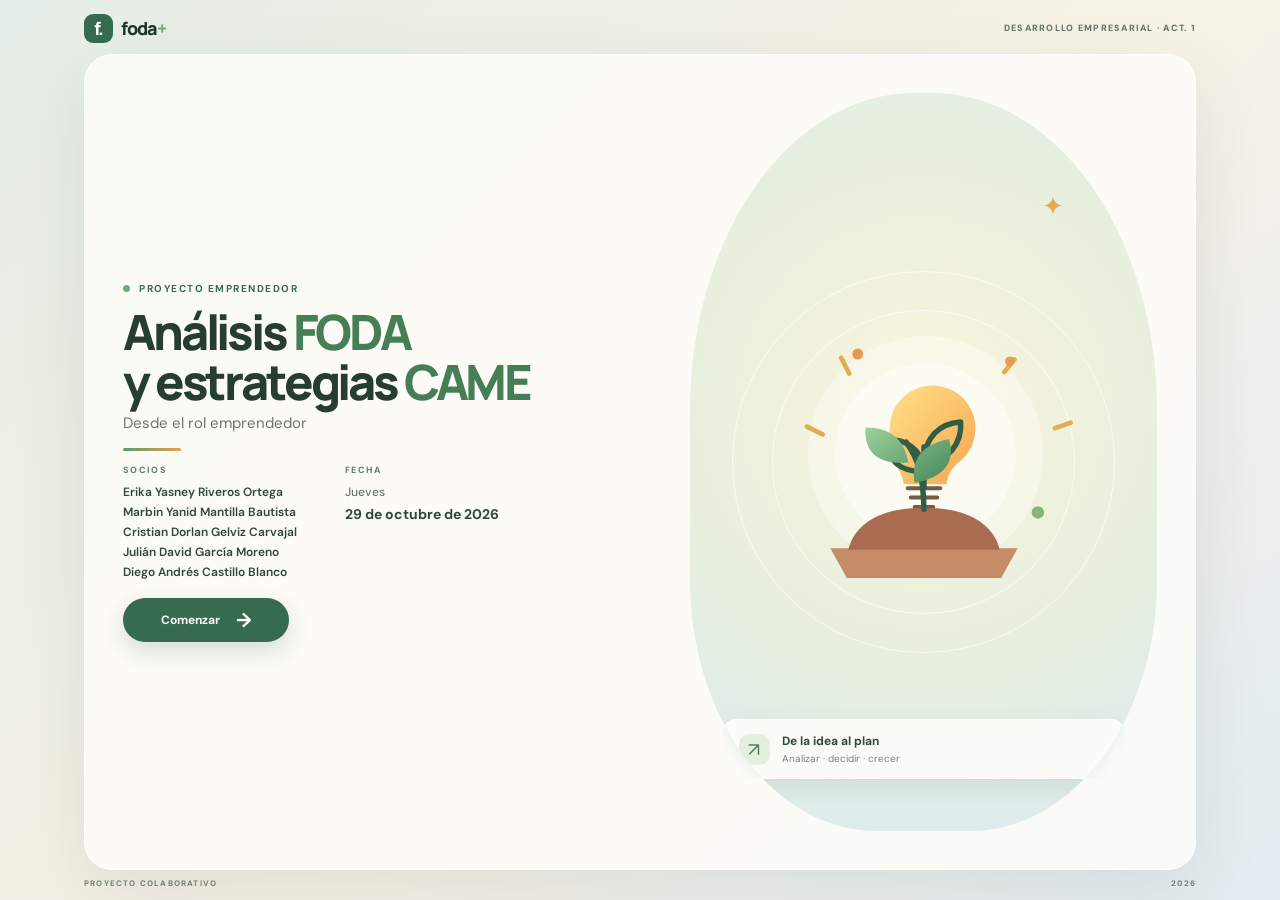
==== commit 5d4c4dec: "subiendo cambios" ====
--- a/portada.html
+++ b/portada.html
@@ -43,7 +43,7 @@
             <section class="cover-info-block cover-date-block" aria-labelledby="date-title">
               <span class="cover-info-label" id="date-title">FECHA</span>
               <p>Jueves</p>
-              <strong>29 octubre 2026</strong>
+              <strong>29 de octubre de 2026</strong>
             </section>
           </div>
 
